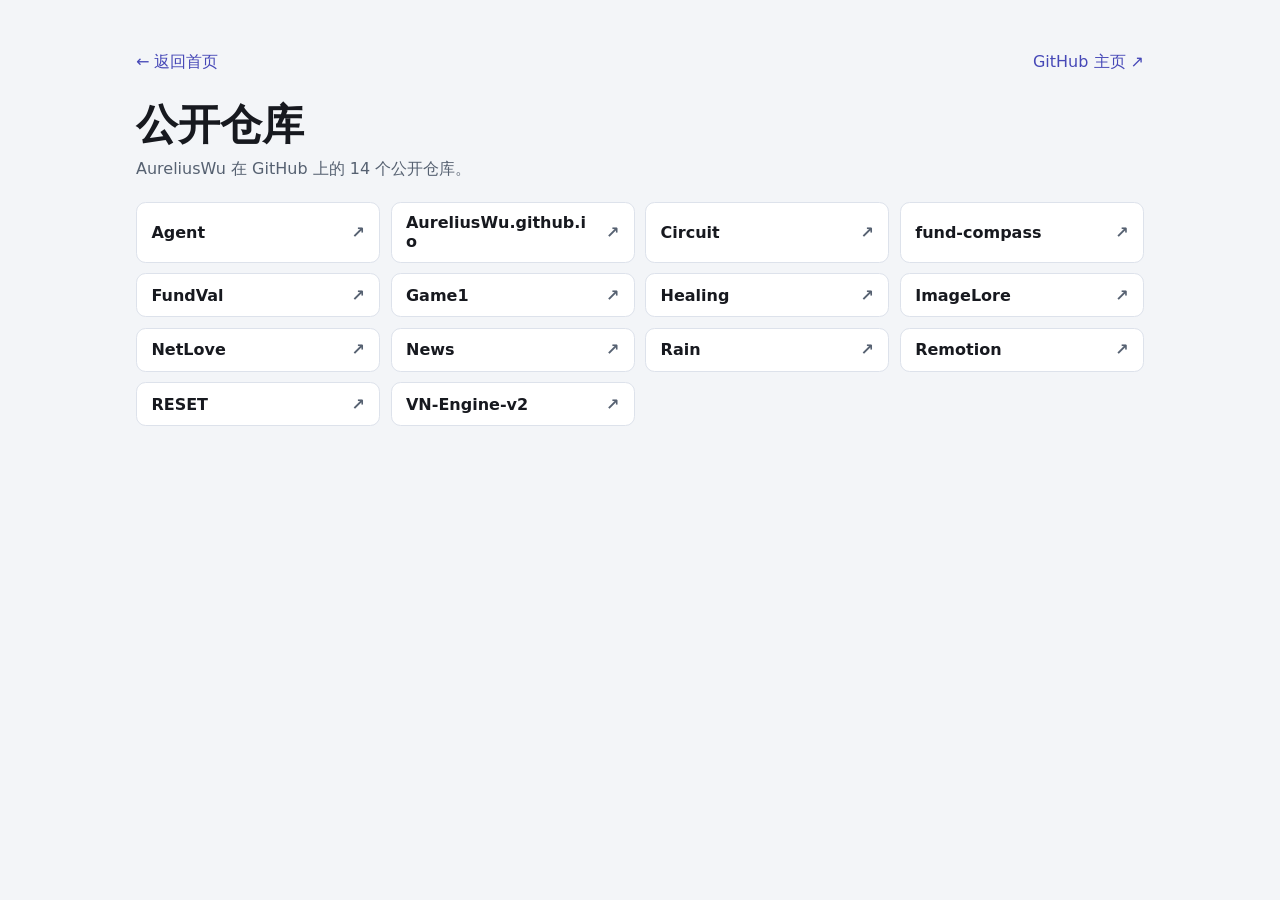
==== repositories.html @ bc9c0ea7 "feat: publish an automatically synchronized public repository directory" ====
<!doctype html>
<html lang="zh-CN">
<head>
  <meta charset="utf-8">
  <meta name="viewport" content="width=device-width,initial-scale=1">
  <meta name="theme-color" content="#f3f5f8">
  <title>公开仓库 · AureliusWu</title>
  <link rel="icon" href="/favicon.ico" type="image/x-icon" sizes="16x16 32x32 48x48">
  <link rel="icon" href="/favicon.svg" type="image/svg+xml" sizes="any">
  <style>
    :root{color-scheme:light;--page:#f3f5f8;--ink:#17191f;--muted:#566171;--line:#dde2eb;--accent:#4648b7;font-family:system-ui,-apple-system,BlinkMacSystemFont,"Segoe UI","Microsoft YaHei",sans-serif}
    *{box-sizing:border-box}body{margin:0;background:var(--page);color:var(--ink)}.page{max-width:68rem;margin:auto;padding:clamp(1rem,4vw,2.5rem)}
    a{color:var(--accent)}a:focus-visible{outline:2px solid var(--accent);outline-offset:3px}nav{display:flex;justify-content:space-between;flex-wrap:wrap;gap:.5rem}nav a{display:inline-flex;align-items:center;min-height:44px;text-decoration:none}nav a:hover{text-decoration:underline}
    h1{margin:1rem 0 .35rem;font-size:clamp(1.85rem,4vw,2.65rem);line-height:1.2}.summary{margin:0 0 1.25rem;color:var(--muted);line-height:1.6}
    .repositories{margin:0;padding:0;list-style:none;display:grid;grid-template-columns:repeat(auto-fit,minmax(min(15rem,100%),1fr));gap:.65rem}.repositories li{min-width:0}.repositories a{min-height:44px;height:100%;padding:.65rem .9rem;display:flex;align-items:center;justify-content:space-between;gap:.65rem;border:1px solid var(--line);border-radius:.6rem;background:white;color:var(--ink);text-decoration:none;font-weight:600;overflow-wrap:anywhere}.repositories a:hover{border-color:var(--accent);color:var(--accent)}.repositories a span:last-child{color:var(--muted);flex:none}
  </style>
</head>
<body>
  <div class="page">
    <nav aria-label="页面导航"><a href="index.html">← 返回首页</a><a href="https://github.com/AureliusWu">GitHub 主页 ↗</a></nav>
    <main>
      <h1>公开仓库</h1>
      <p class="summary">AureliusWu 在 GitHub 上的 14 个公开仓库。</p>
    <ul class="repositories">
      <li><a href="https://github.com/AureliusWu/Agent"><span>Agent</span><span aria-hidden="true">↗</span></a></li>
      <li><a href="https://github.com/AureliusWu/AureliusWu.github.io"><span>AureliusWu.github.io</span><span aria-hidden="true">↗</span></a></li>
      <li><a href="https://github.com/AureliusWu/Circuit"><span>Circuit</span><span aria-hidden="true">↗</span></a></li>
      <li><a href="https://github.com/AureliusWu/fund-compass"><span>fund-compass</span><span aria-hidden="true">↗</span></a></li>
      <li><a href="https://github.com/AureliusWu/FundVal"><span>FundVal</span><span aria-hidden="true">↗</span></a></li>
      <li><a href="https://github.com/AureliusWu/Game1"><span>Game1</span><span aria-hidden="true">↗</span></a></li>
      <li><a href="https://github.com/AureliusWu/Healing"><span>Healing</span><span aria-hidden="true">↗</span></a></li>
      <li><a href="https://github.com/AureliusWu/ImageLore"><span>ImageLore</span><span aria-hidden="true">↗</span></a></li>
      <li><a href="https://github.com/AureliusWu/NetLove"><span>NetLove</span><span aria-hidden="true">↗</span></a></li>
      <li><a href="https://github.com/AureliusWu/News"><span>News</span><span aria-hidden="true">↗</span></a></li>
      <li><a href="https://github.com/AureliusWu/Rain"><span>Rain</span><span aria-hidden="true">↗</span></a></li>
      <li><a href="https://github.com/AureliusWu/Remotion"><span>Remotion</span><span aria-hidden="true">↗</span></a></li>
      <li><a href="https://github.com/AureliusWu/RESET"><span>RESET</span><span aria-hidden="true">↗</span></a></li>
      <li><a href="https://github.com/AureliusWu/VN-Engine-v2"><span>VN-Engine-v2</span><span aria-hidden="true">↗</span></a></li>
    </ul>
    </main>
  </div>
</body>
</html>
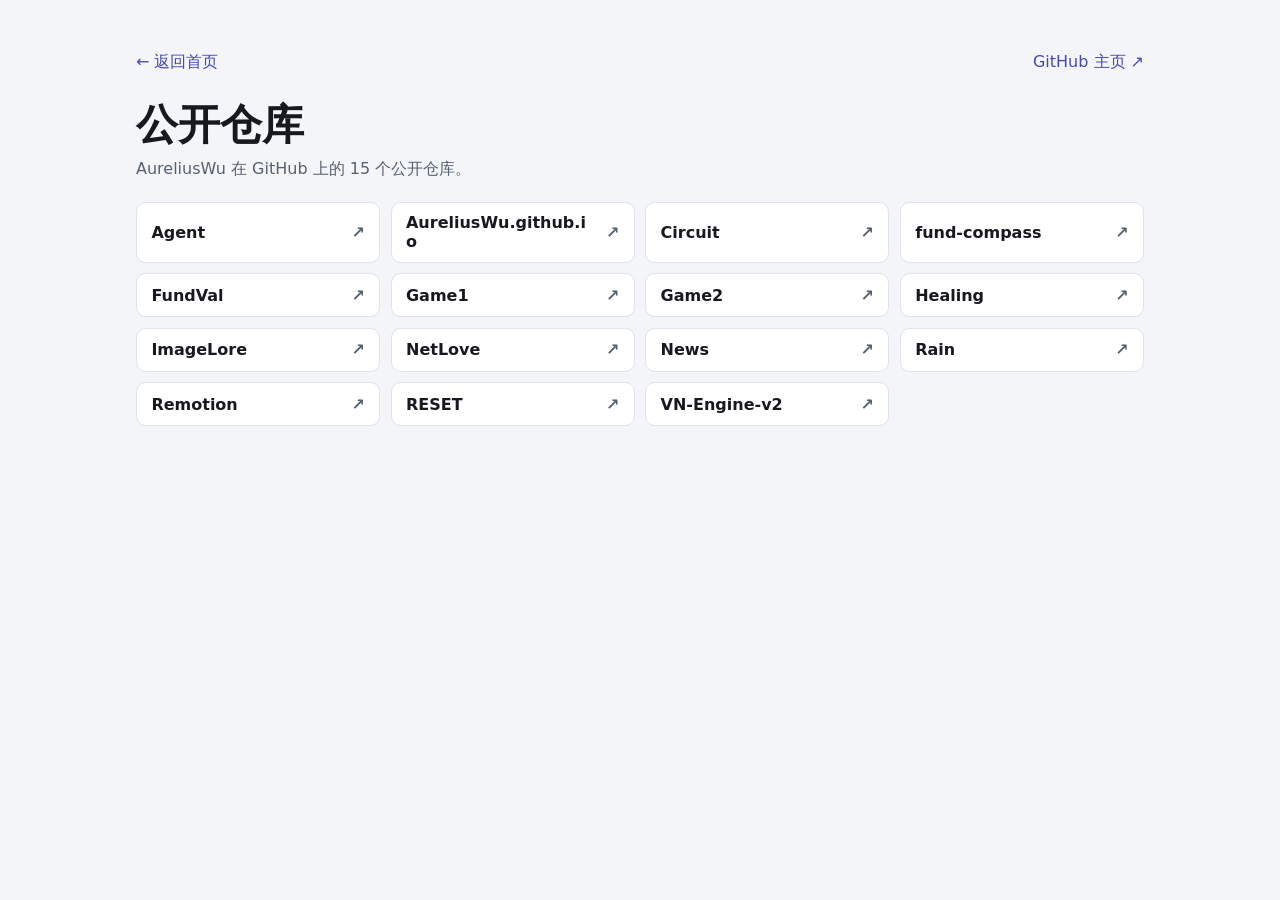
==== commit eea8759d: "chore(portfolio): sync project versions and public repositories" ====
--- a/repositories.html
+++ b/repositories.html
@@ -20,7 +20,7 @@
     <nav aria-label="页面导航"><a href="index.html">← 返回首页</a><a href="https://github.com/AureliusWu">GitHub 主页 ↗</a></nav>
     <main>
       <h1>公开仓库</h1>
-      <p class="summary">AureliusWu 在 GitHub 上的 14 个公开仓库。</p>
+      <p class="summary">AureliusWu 在 GitHub 上的 15 个公开仓库。</p>
     <ul class="repositories">
       <li><a href="https://github.com/AureliusWu/Agent"><span>Agent</span><span aria-hidden="true">↗</span></a></li>
       <li><a href="https://github.com/AureliusWu/AureliusWu.github.io"><span>AureliusWu.github.io</span><span aria-hidden="true">↗</span></a></li>
@@ -28,6 +28,7 @@
       <li><a href="https://github.com/AureliusWu/fund-compass"><span>fund-compass</span><span aria-hidden="true">↗</span></a></li>
       <li><a href="https://github.com/AureliusWu/FundVal"><span>FundVal</span><span aria-hidden="true">↗</span></a></li>
       <li><a href="https://github.com/AureliusWu/Game1"><span>Game1</span><span aria-hidden="true">↗</span></a></li>
+      <li><a href="https://github.com/AureliusWu/Game2"><span>Game2</span><span aria-hidden="true">↗</span></a></li>
       <li><a href="https://github.com/AureliusWu/Healing"><span>Healing</span><span aria-hidden="true">↗</span></a></li>
       <li><a href="https://github.com/AureliusWu/ImageLore"><span>ImageLore</span><span aria-hidden="true">↗</span></a></li>
       <li><a href="https://github.com/AureliusWu/NetLove"><span>NetLove</span><span aria-hidden="true">↗</span></a></li>
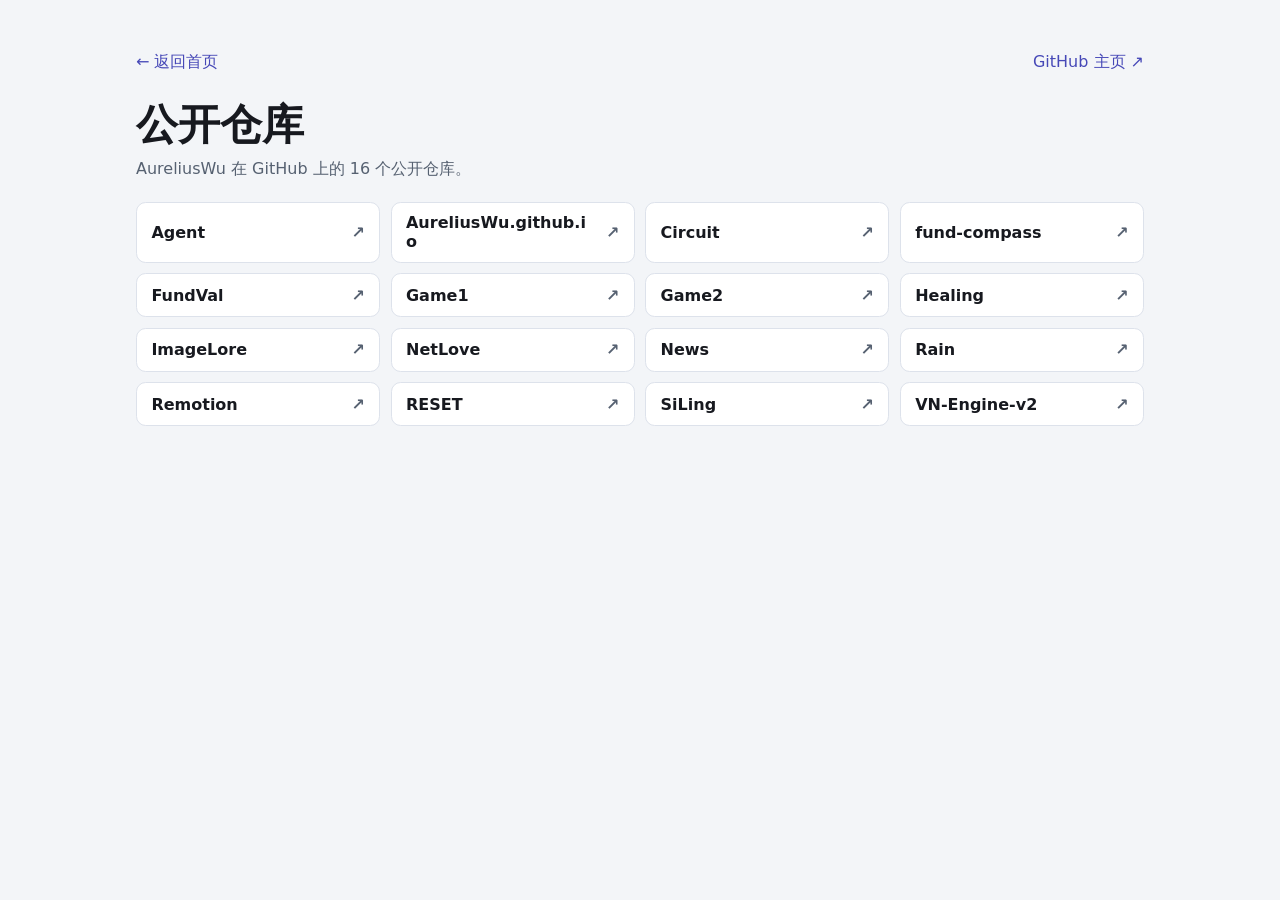
==== commit 656aebb4: "chore(portfolio): sync project versions and public repositories" ====
--- a/repositories.html
+++ b/repositories.html
@@ -20,7 +20,7 @@
     <nav aria-label="页面导航"><a href="index.html">← 返回首页</a><a href="https://github.com/AureliusWu">GitHub 主页 ↗</a></nav>
     <main>
       <h1>公开仓库</h1>
-      <p class="summary">AureliusWu 在 GitHub 上的 15 个公开仓库。</p>
+      <p class="summary">AureliusWu 在 GitHub 上的 16 个公开仓库。</p>
     <ul class="repositories">
       <li><a href="https://github.com/AureliusWu/Agent"><span>Agent</span><span aria-hidden="true">↗</span></a></li>
       <li><a href="https://github.com/AureliusWu/AureliusWu.github.io"><span>AureliusWu.github.io</span><span aria-hidden="true">↗</span></a></li>
@@ -36,6 +36,7 @@
       <li><a href="https://github.com/AureliusWu/Rain"><span>Rain</span><span aria-hidden="true">↗</span></a></li>
       <li><a href="https://github.com/AureliusWu/Remotion"><span>Remotion</span><span aria-hidden="true">↗</span></a></li>
       <li><a href="https://github.com/AureliusWu/RESET"><span>RESET</span><span aria-hidden="true">↗</span></a></li>
+      <li><a href="https://github.com/AureliusWu/SiLing"><span>SiLing</span><span aria-hidden="true">↗</span></a></li>
       <li><a href="https://github.com/AureliusWu/VN-Engine-v2"><span>VN-Engine-v2</span><span aria-hidden="true">↗</span></a></li>
     </ul>
     </main>
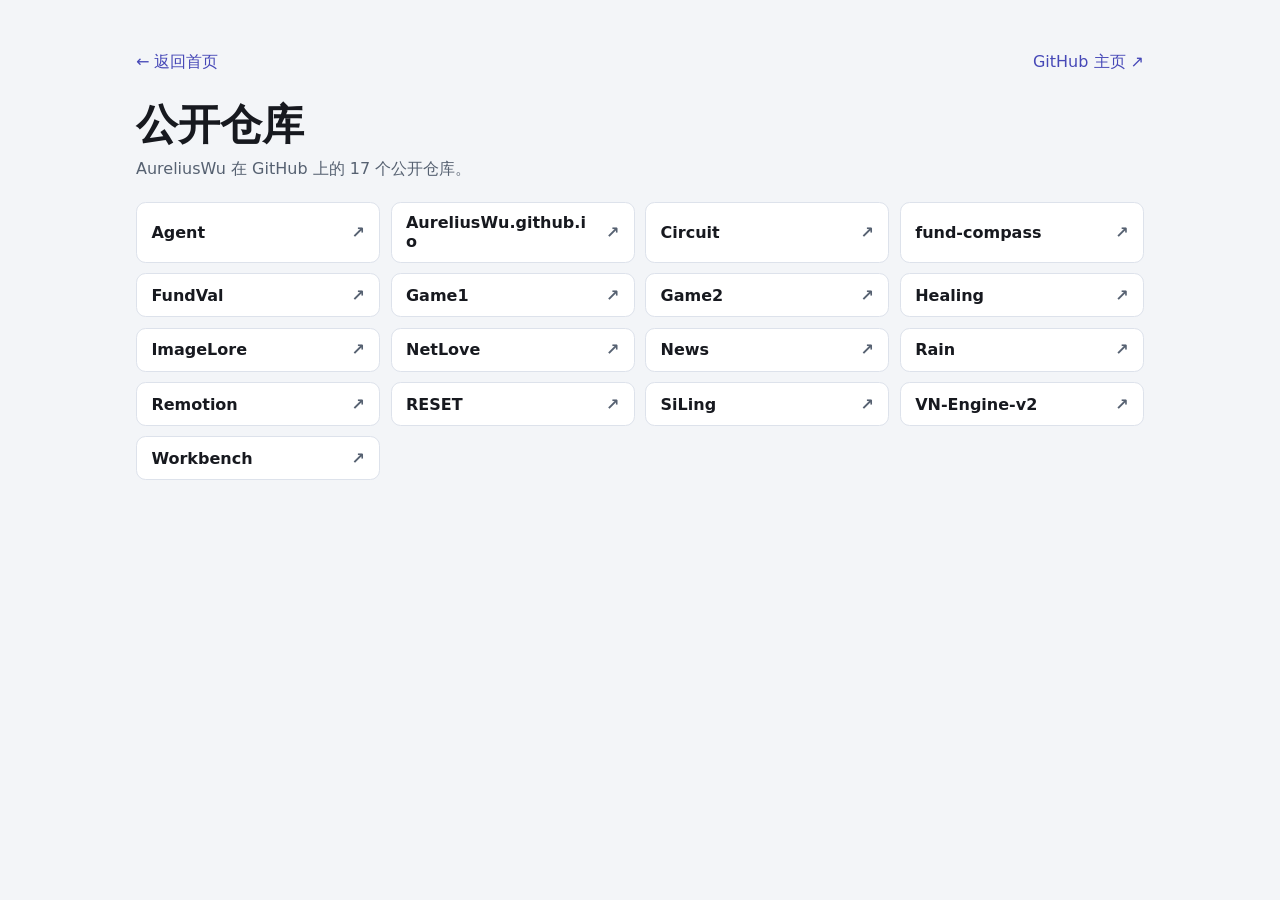
==== commit c18f14fc: "chore(portfolio): sync project versions and public repositories" ====
--- a/repositories.html
+++ b/repositories.html
@@ -20,7 +20,7 @@
     <nav aria-label="页面导航"><a href="index.html">← 返回首页</a><a href="https://github.com/AureliusWu">GitHub 主页 ↗</a></nav>
     <main>
       <h1>公开仓库</h1>
-      <p class="summary">AureliusWu 在 GitHub 上的 16 个公开仓库。</p>
+      <p class="summary">AureliusWu 在 GitHub 上的 17 个公开仓库。</p>
     <ul class="repositories">
       <li><a href="https://github.com/AureliusWu/Agent"><span>Agent</span><span aria-hidden="true">↗</span></a></li>
       <li><a href="https://github.com/AureliusWu/AureliusWu.github.io"><span>AureliusWu.github.io</span><span aria-hidden="true">↗</span></a></li>
@@ -38,6 +38,7 @@
       <li><a href="https://github.com/AureliusWu/RESET"><span>RESET</span><span aria-hidden="true">↗</span></a></li>
       <li><a href="https://github.com/AureliusWu/SiLing"><span>SiLing</span><span aria-hidden="true">↗</span></a></li>
       <li><a href="https://github.com/AureliusWu/VN-Engine-v2"><span>VN-Engine-v2</span><span aria-hidden="true">↗</span></a></li>
+      <li><a href="https://github.com/AureliusWu/Workbench"><span>Workbench</span><span aria-hidden="true">↗</span></a></li>
     </ul>
     </main>
   </div>
